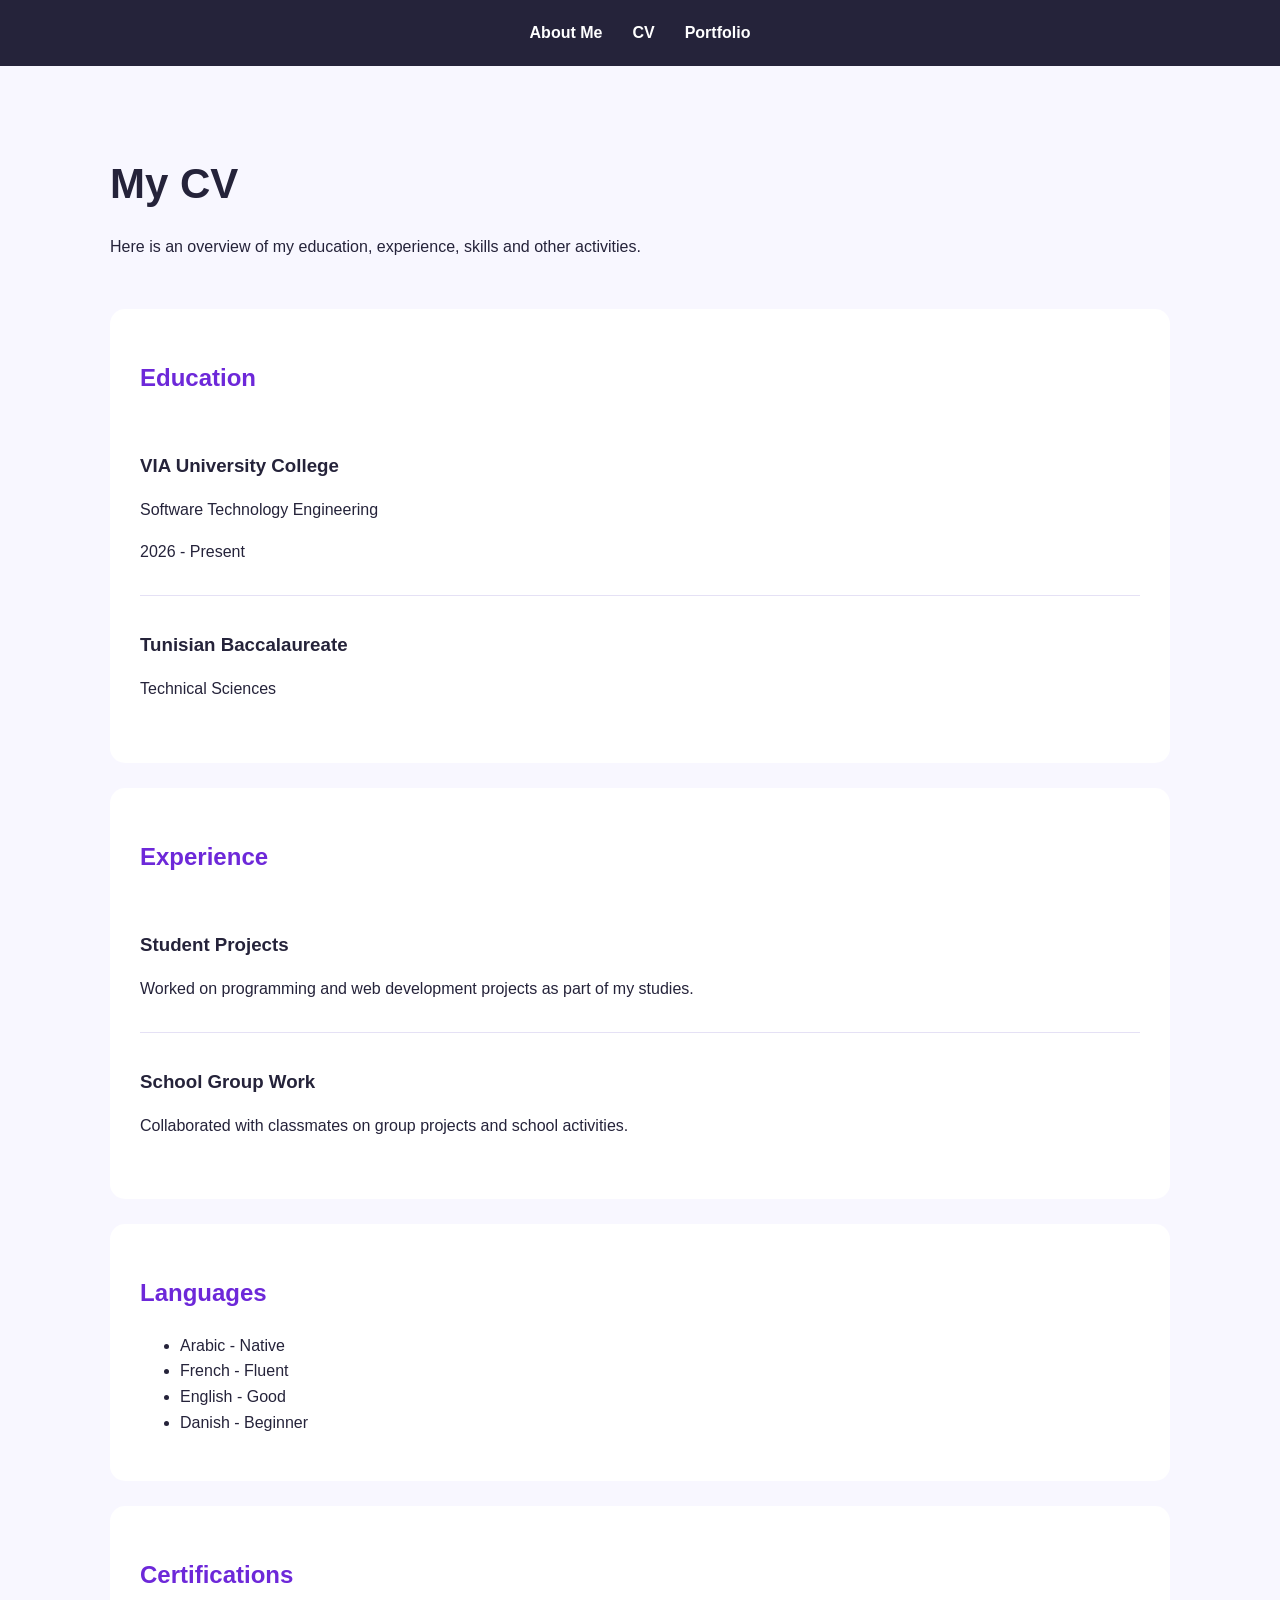
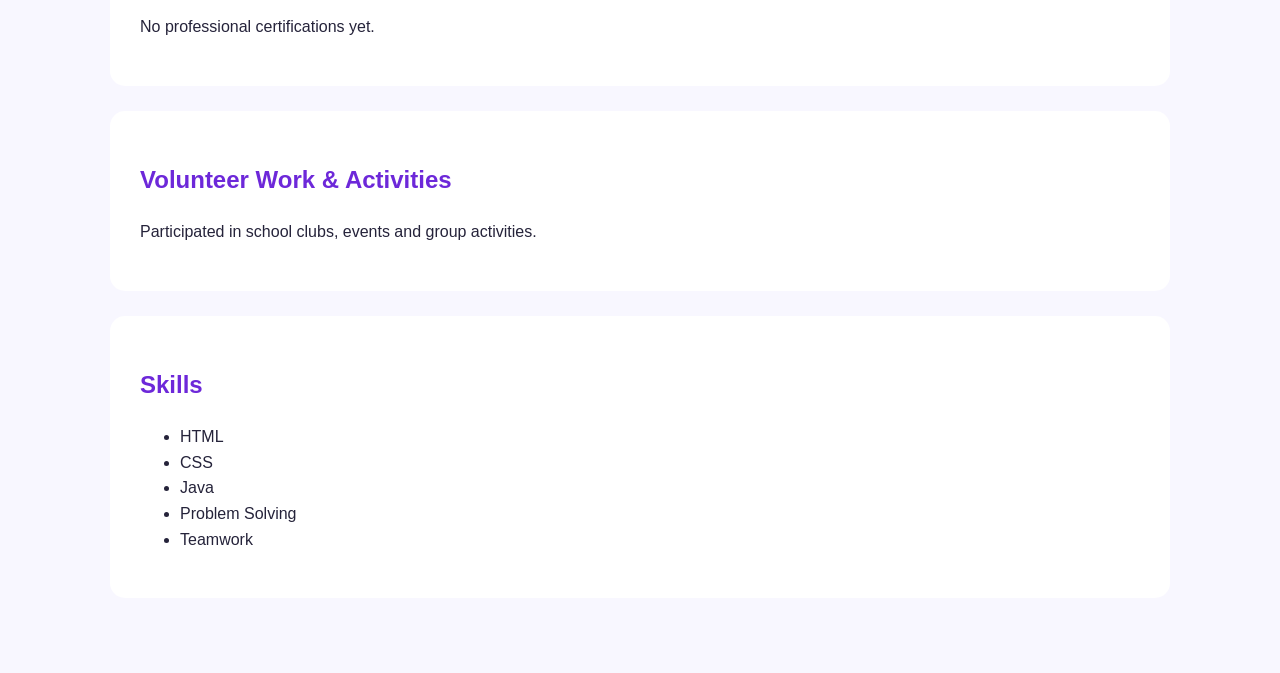
==== cv.html @ 78299c9c "first commit" ====
<!-- HTML5 -->
<!DOCTYPE html>

<html lang="en">

<head>

    <!-- Page settings -->
    <meta charset="UTF-8">
    <meta name="viewport" content="width=device-width, initial-scale=1.0">

    <!-- Title -->
    <title>Mariem | Portfolio</title>

    <!-- CSS -->
    <link rel="stylesheet" href="css/style.css">

</head>

<body>
    <header>
        <nav>
            <a href="index.html">About Me</a>
            <a href="cv.html">CV</a>
            <a href="portfolio.html">Portfolio</a>
        </nav>
    </header>

<!-- Main content -->
<main>

    <!-- CV introduction -->
    <section>
        <h1>My CV</h1>
        <p>
            Here is an overview of my education, experience,
            skills and other activities.
        </p>
    </section>

    <!-- Education -->
    <section class="cv-section">
        <h2>Education</h2>

        <article>
            <h3>VIA University College</h3>
            <p>Software Technology Engineering</p>
            <p>2026 - Present</p>
        </article>

        <article>
            <h3>Tunisian Baccalaureate</h3>
            <p>Technical Sciences</p>
        </article>
    </section>

    <!-- Experience -->
    <section class="cv-section">
        <h2>Experience</h2>

        <article>
            <h3>Student Projects</h3>
            <p>
                Worked on programming and web development
                projects as part of my studies.
            </p>
        </article>

        <article>
            <h3>School Group Work</h3>
            <p>
                Collaborated with classmates on group projects
                and school activities.
            </p>
        </article>
    </section>

    <!-- Languages -->
    <section class="cv-section">
        <h2>Languages</h2>

        <ul>
            <li>Arabic - Native</li>
            <li>French - Fluent</li>
            <li>English - Good</li>
            <li>Danish - Beginner</li>
        </ul>
    </section>

    <!-- Certifications -->
    <section class="cv-section">
        <h2>Certifications</h2>

        <p>
            No professional certifications yet.
        </p>
    </section>

    <!-- Volunteer Work -->
    <section class="cv-section">
        <h2>Volunteer Work & Activities</h2>

        <p>
            Participated in school clubs, events and group activities.
        </p>
    </section>

    <!-- Skills -->
    <section class="cv-section">
        <h2>Skills</h2>

        <ul>
            <li>HTML</li>
            <li>CSS</li>
            <li>Java</li>
            <li>Problem Solving</li>
            <li>Teamwork</li>
        </ul>
    </section>
    </body>

</main>
---- css/style.css ----
/* General styling */
* {
    box-sizing: border-box;
}

body {
    margin: 0;
    font-family: Arial, sans-serif;
    background-color: #f8f7ff;
    color: #25233a;
    line-height: 1.6;
}

img {
    max-width: 100%;
    display: block;
}

/* Navigation */
header {
    background-color: #25233a;
    padding: 20px;
}

nav {
    max-width: 1100px;
    margin: 0 auto;
    display: flex;
    justify-content: center;
    gap: 30px;
}

nav a {
    color: white;
    text-decoration: none;
    font-weight: bold;
}

nav a:hover {
    color: #c4b5fd;
}

/* Main content */
main {
    max-width: 1100px;
    margin: 0 auto;
    padding: 50px 20px;
}

section {
    margin-bottom: 50px;
}

h1 {
    font-size: 42px;
    margin-bottom: 15px;
}

h2 {
    color: #6d28d9;
    margin-bottom: 20px;
}

h3 {
    margin-bottom: 5px;
}

/* About Me */
.about {
    display: flex;
    align-items: center;
    justify-content: space-between;
    gap: 50px;
    background-color: white;
    padding: 40px;
    border-radius: 20px;
}

.about-text {
    flex: 1;
}

.profile-image {
    width: 280px;
    height: 350px;
    object-fit: cover;
    border-radius: 20px;
}

/* Interests */
.interests {
    display: grid;
    grid-template-columns: repeat(3, 1fr);
    gap: 20px;
}

.interest-card {
    background-color: white;
    padding: 25px;
    border-radius: 15px;
    text-align: center;
    border: 1px solid #e5e1f5;
}

/* CV */
.cv-section {
    background-color: white;
    padding: 30px;
    border-radius: 15px;
    margin-bottom: 25px;
}

.cv-section article {
    padding: 15px 0;
    border-bottom: 1px solid #e5e1f5;
}

.cv-section article:last-child {
    border-bottom: none;
}

/* Portfolio */
.projects {
    display: grid;
    grid-template-columns: repeat(3, 1fr);
    gap: 25px;
}

.project-card {
    background-color: white;
    border-radius: 15px;
    overflow: hidden;
    border: 1px solid #e5e1f5;
}

.project-card img {
    width: 100%;
    height: 180px;
    object-fit: cover;
}

.project-content {
    padding: 20px;
}

.project-link {
    display: inline-block;
    margin-top: 10px;
    color: #6d28d9;
    font-weight: bold;
    text-decoration: none;
}

.project-link:hover {
    text-decoration: underline;
}

/* Footer */
footer {
    background-color: #25233a;
    color: white;
    text-align: center;
    padding: 25px;
}

/* Tablet */
@media (max-width: 768px) {

    .about {
        flex-direction: column;
        text-align: center;
    }

    .profile-image {
        width: 230px;
        height: 290px;
    }

    .projects {
        grid-template-columns: repeat(2, 1fr);
    }

    .interests {
        grid-template-columns: repeat(2, 1fr);
    }
}

/* Mobile */
@media (max-width: 500px) {

    nav {
        flex-direction: column;
        align-items: center;
        gap: 12px;
    }

    main {
        padding: 30px 15px;
    }

    h1 {
        font-size: 32px;
    }

    .about {
        padding: 25px;
    }

    .interests,
    .projects {
        grid-template-columns: 1fr;
    }

    .profile-image {
        width: 200px;
        height: 250px;
    }
}
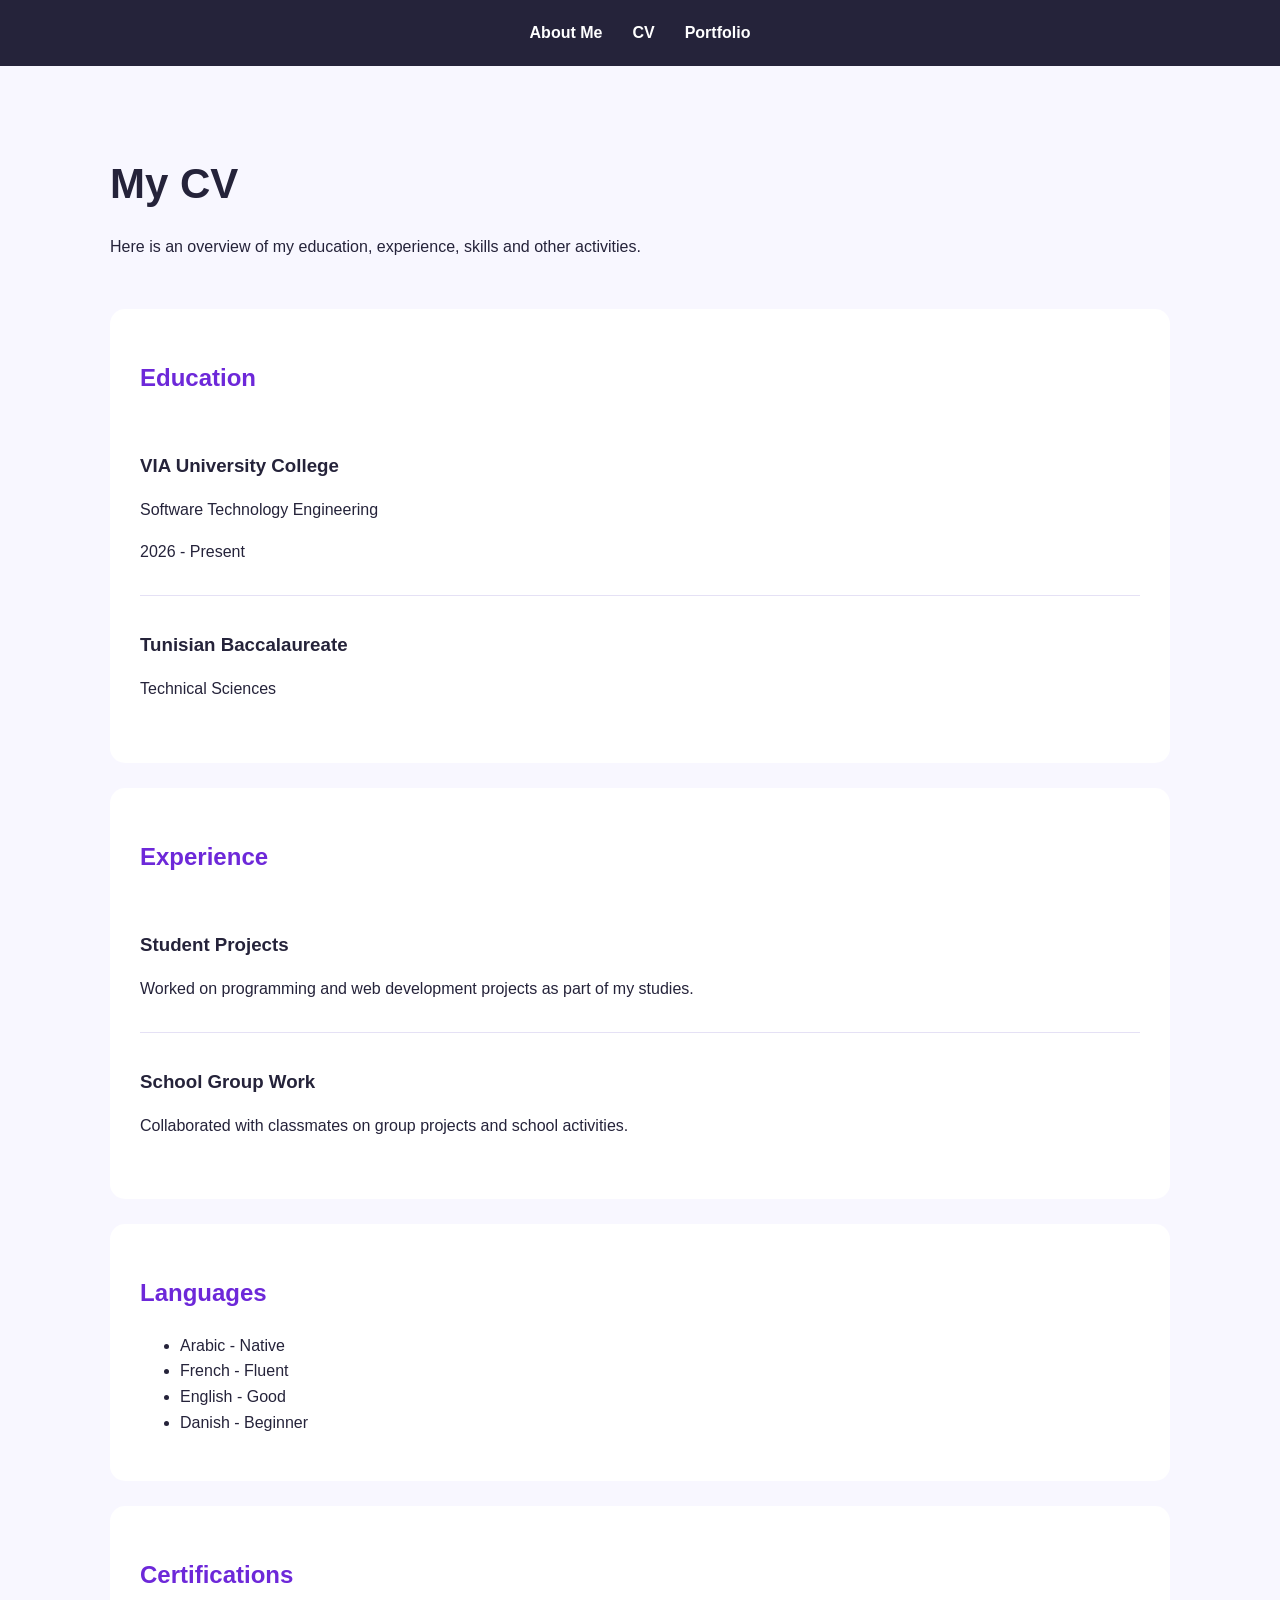
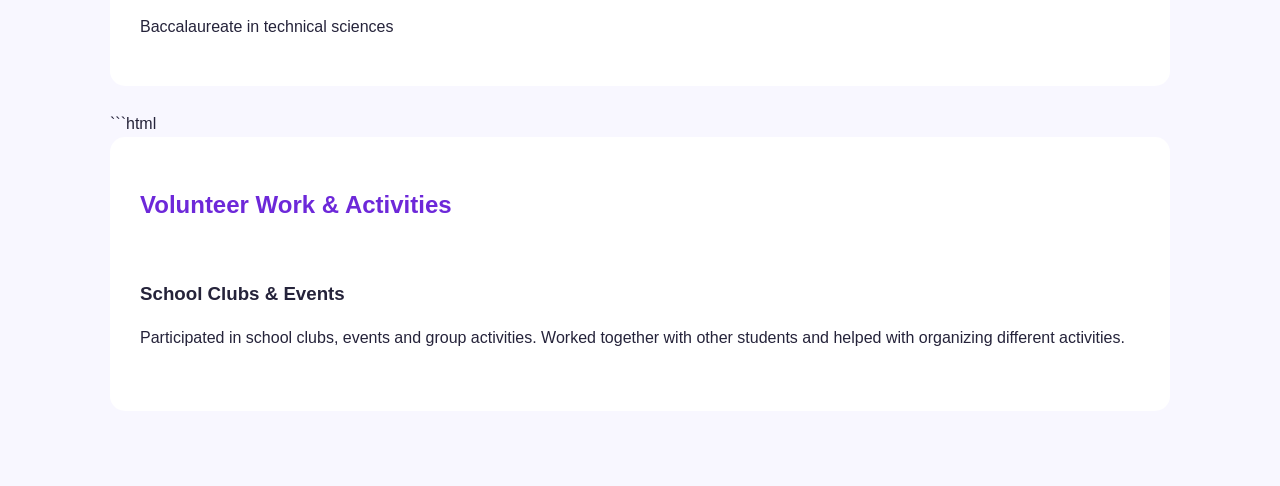
==== commit 47d1a197: "changement" ====
--- a/cv.html
+++ b/cv.html
@@ -92,31 +92,29 @@
         <h2>Certifications</h2>
 
         <p>
-            No professional certifications yet.
+            Baccalaureate in technical sciences
         </p>
     </section>
+```html
+<!-- Volunteer Work -->
+<section class="cv-section">
 
-    <!-- Volunteer Work -->
-    <section class="cv-section">
-        <h2>Volunteer Work & Activities</h2>
+    <h2>Volunteer Work & Activities</h2>
+
+    <article>
+
+        <h3>School Clubs & Events</h3>
 
         <p>
             Participated in school clubs, events and group activities.
+            Worked together with other students and helped with
+            organizing different activities.
         </p>
-    </section>
 
-    <!-- Skills -->
-    <section class="cv-section">
-        <h2>Skills</h2>
+    </article>
 
-        <ul>
-            <li>HTML</li>
-            <li>CSS</li>
-            <li>Java</li>
-            <li>Problem Solving</li>
-            <li>Teamwork</li>
-        </ul>
-    </section>
-    </body>
+</section>
 
-</main>+</main>
+
+</body>
--- a/css/style.css
+++ b/css/style.css
@@ -163,6 +163,7 @@
     padding: 25px;
 }
 
+```css
 /* Tablet */
 @media (max-width: 768px) {
 
@@ -185,8 +186,9 @@
     }
 }
 
+
 /* Mobile */
-@media (max-width: 500px) {
+@media (max-width: 375px) {
 
     nav {
         flex-direction: column;
@@ -215,4 +217,4 @@
         width: 200px;
         height: 250px;
     }
-}+}
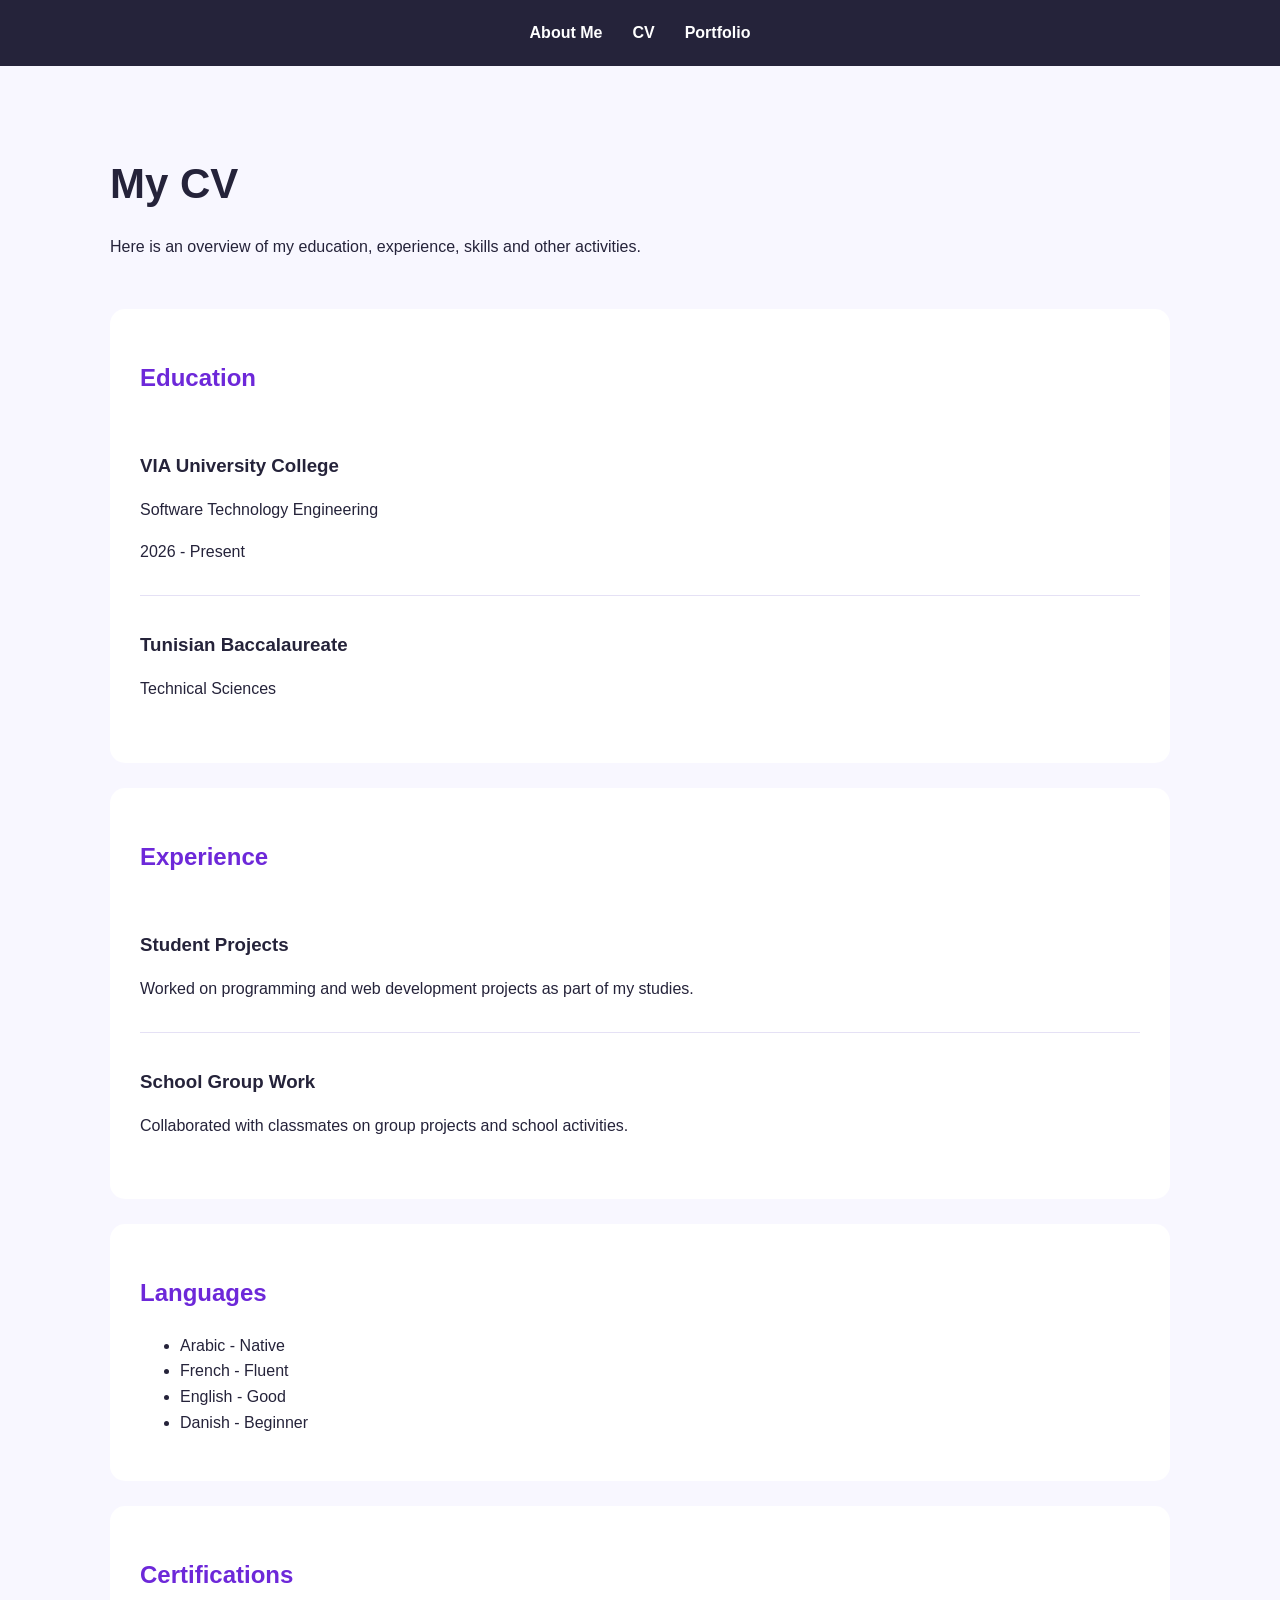
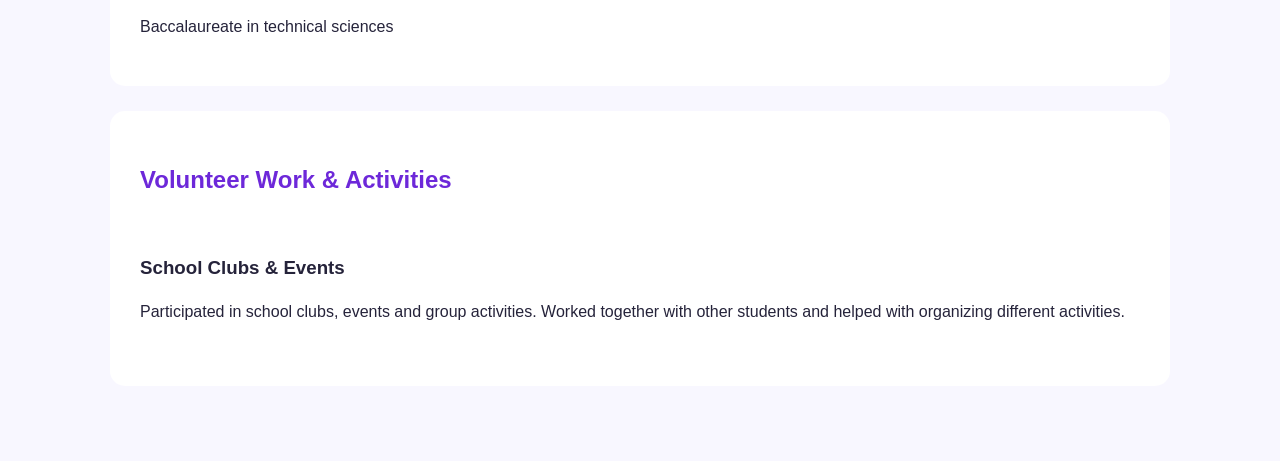
==== commit f563cfe4: "changement" ====
--- a/cv.html
+++ b/cv.html
@@ -95,7 +95,7 @@
             Baccalaureate in technical sciences
         </p>
     </section>
-```html
+
 <!-- Volunteer Work -->
 <section class="cv-section">
 
--- a/css/style.css
+++ b/css/style.css
@@ -163,7 +163,7 @@
     padding: 25px;
 }
 
-```css
+
 /* Tablet */
 @media (max-width: 768px) {
 
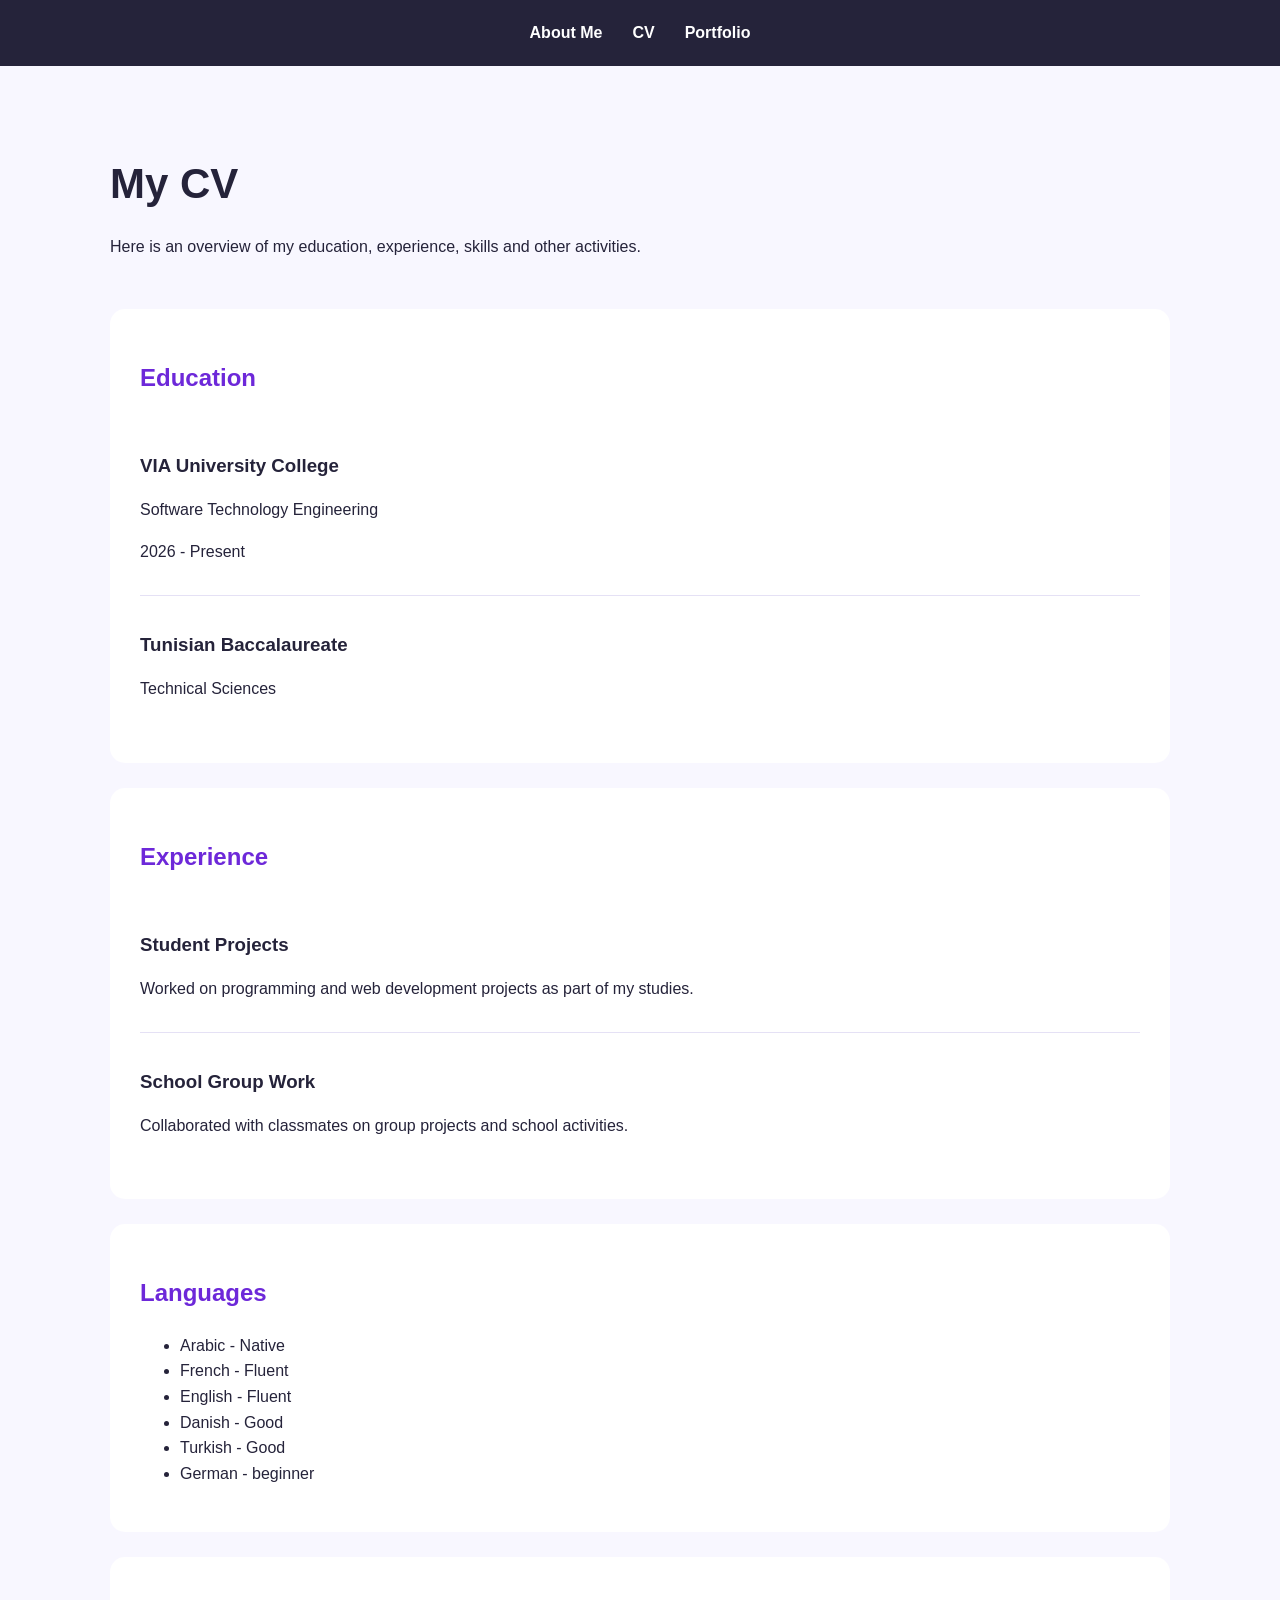
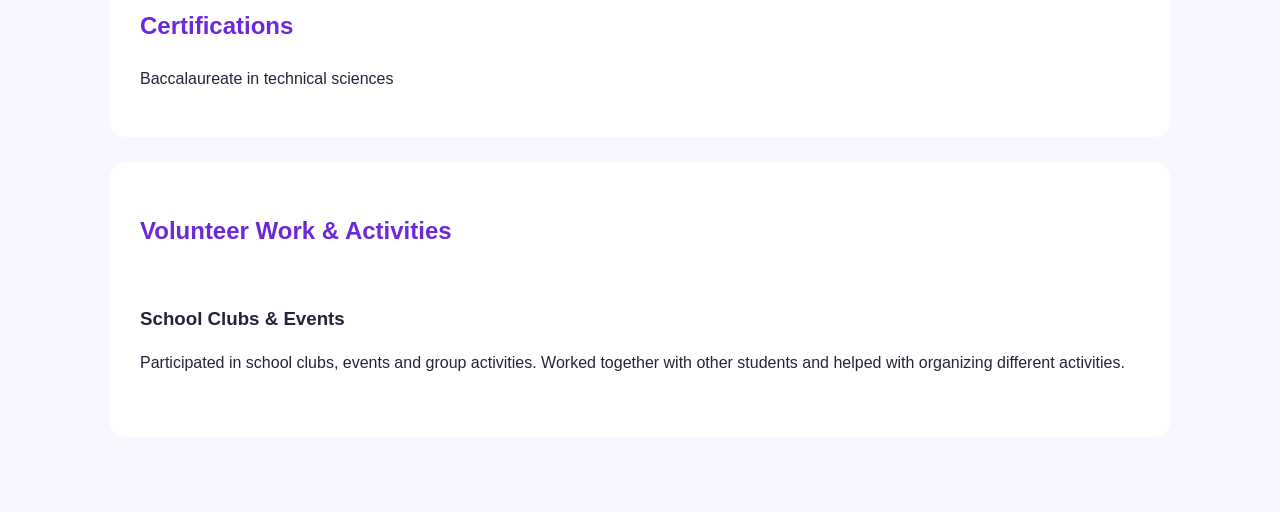
==== commit df9fe0a7: "changes" ====
--- a/cv.html
+++ b/cv.html
@@ -82,8 +82,11 @@
         <ul>
             <li>Arabic - Native</li>
             <li>French - Fluent</li>
-            <li>English - Good</li>
-            <li>Danish - Beginner</li>
+            <li>English - Fluent</li>
+            <li>Danish - Good</li>
+            <li>Turkish - Good</li>
+            <li>German - beginner</li>
+
         </ul>
     </section>
 
